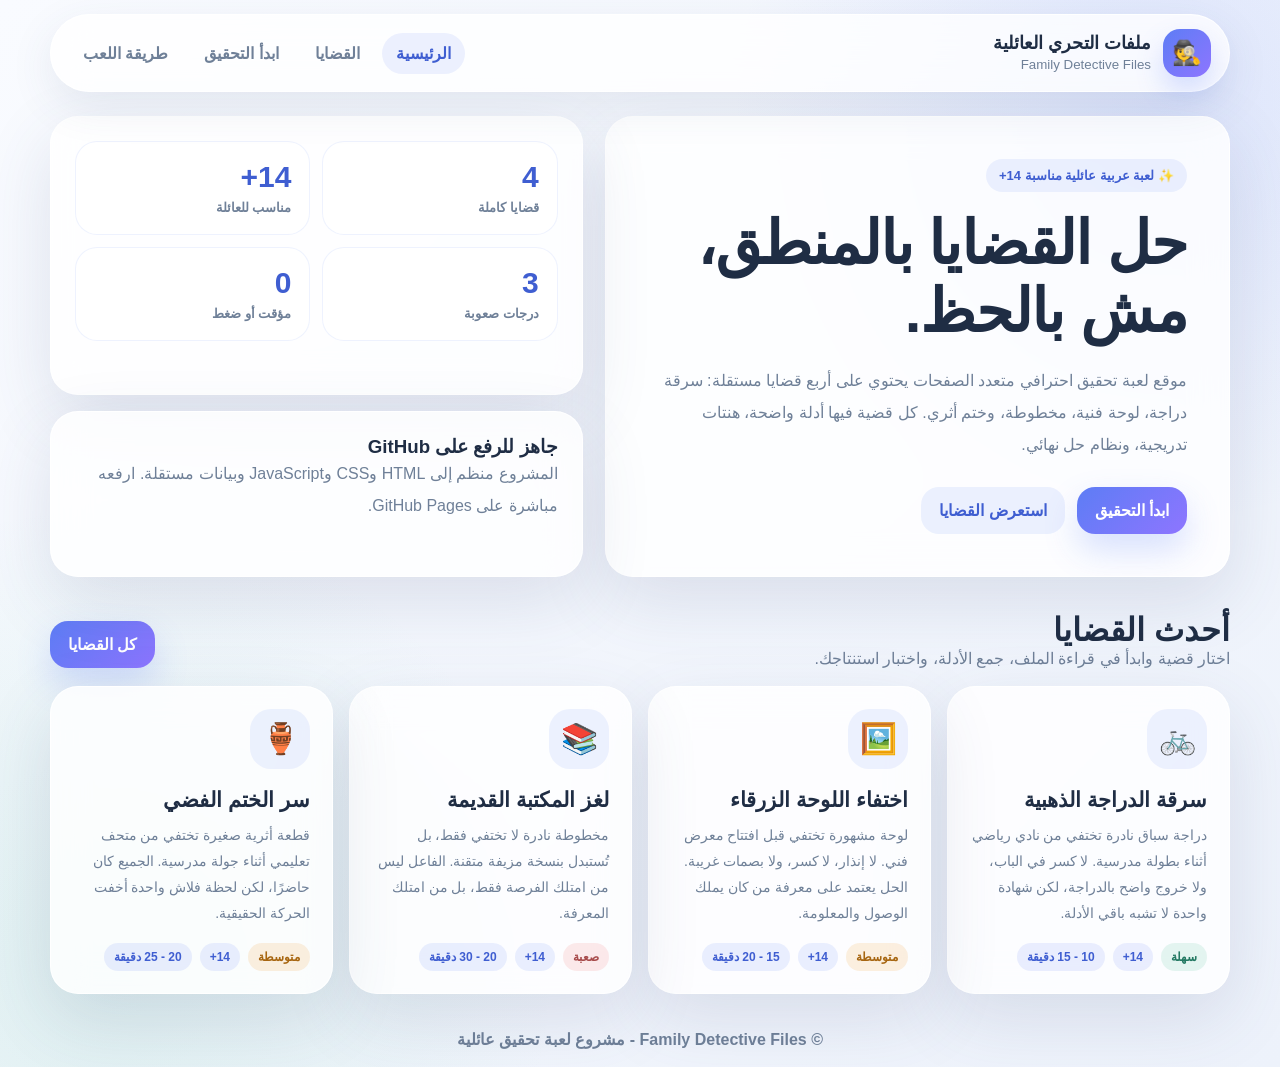
==== index.html @ 6c51fa80 "Add files via upload" ====
<!DOCTYPE html>
<html lang="ar" dir="rtl">
<head>
  <meta charset="UTF-8">
  <meta name="viewport" content="width=device-width, initial-scale=1.0">
  <meta name="description" content="لعبة تحقيق عائلية عربية تحتوي على أربع قضايا مستقلة قابلة للحل.">
  <title>ملفات التحري العائلية</title>
  <link rel="stylesheet" href="css/style.css">
</head>
<body>
  <nav class="nav">
    <a class="brand" href="index.html"><span class="brand-icon">🕵️</span><span><h1>ملفات التحري العائلية</h1><small>Family Detective Files</small></span></a>
    <div class="nav-links"><a class="active" href="index.html">الرئيسية</a><a href="cases.html">القضايا</a><a href="play.html">ابدأ التحقيق</a><a href="guide.html">طريقة اللعب</a></div>
  </nav>
  <main class="container">
    <section class="hero">
      <div class="hero-card">
        <span class="badge">✨ لعبة عربية عائلية مناسبة 14+</span>
        <h2>حل القضايا بالمنطق، مش بالحظ.</h2>
        <p>موقع لعبة تحقيق احترافي متعدد الصفحات يحتوي على أربع قضايا مستقلة: سرقة دراجة، لوحة فنية، مخطوطة، وختم أثري. كل قضية فيها أدلة واضحة، هنتات تدريجية، ونظام حل نهائي.</p>
        <div class="actions"><a class="btn btn-primary" href="play.html">ابدأ التحقيق</a><a class="btn btn-soft" href="cases.html">استعرض القضايا</a></div>
      </div>
      <div class="hero-side">
        <div class="card" style="padding:24px"><div class="stat-grid"><div class="stat"><b>4</b><span>قضايا كاملة</span></div><div class="stat"><b>14+</b><span>مناسب للعائلة</span></div><div class="stat"><b>3</b><span>درجات صعوبة</span></div><div class="stat"><b>0</b><span>مؤقت أو ضغط</span></div></div></div>
        <div class="card" style="padding:24px"><h3>جاهز للرفع على GitHub</h3><p class="lead">المشروع منظم إلى HTML وCSS وJavaScript وبيانات مستقلة. ارفعه مباشرة على GitHub Pages.</p></div>
      </div>
    </section>
    <section>
      <div class="section-head"><div><h2>أحدث القضايا</h2><p class="muted">اختار قضية وابدأ في قراءة الملف، جمع الأدلة، واختبار استنتاجك.</p></div><a class="btn btn-primary" href="cases.html">كل القضايا</a></div>
      <div class="case-grid" id="caseCards"></div>
    </section>
  </main>
  <footer class="footer">© Family Detective Files - مشروع لعبة تحقيق عائلية</footer>
  <script src="data/cases.js"></script><script src="js/app.js"></script>
</body>
</html>
---- css/style.css ----
:root{--bg:#f6f8fc;--paper:#ffffff;--glass:rgba(255,255,255,.82);--text:#1f2d44;--muted:#6f8098;--line:#dbe4f1;--primary:#5d7df5;--primary2:#8e75ff;--green:#4fbf9b;--amber:#f4a94d;--red:#ef7070;--shadow:0 24px 70px rgba(62,80,118,.14);--r:28px;--r2:18px}*{box-sizing:border-box;margin:0;padding:0}body{font-family:"Segoe UI",Tahoma,Arial,sans-serif;background:radial-gradient(circle at 90% 10%,rgba(93,125,245,.15),transparent 28%),radial-gradient(circle at 8% 90%,rgba(79,191,155,.13),transparent 30%),linear-gradient(135deg,#f9fbff,#edf2fb);color:var(--text);min-height:100vh;overflow-x:hidden}a{text-decoration:none;color:inherit}button,select,textarea{font-family:inherit}.container{width:min(1180px,calc(100% - 32px));margin:auto}.nav{position:sticky;top:14px;z-index:50;margin:14px auto 24px;width:min(1180px,calc(100% - 32px));display:flex;align-items:center;justify-content:space-between;gap:16px;padding:14px 18px;background:rgba(255,255,255,.78);border:1px solid rgba(255,255,255,.85);border-radius:999px;box-shadow:0 14px 44px rgba(62,80,118,.1);backdrop-filter:blur(18px)}.brand{display:flex;align-items:center;gap:12px}.brand-icon{width:48px;height:48px;border-radius:17px;display:grid;place-items:center;background:linear-gradient(135deg,var(--primary),var(--primary2));color:#fff;font-size:24px;box-shadow:0 14px 28px rgba(93,125,245,.24)}.brand h1{font-size:18px;line-height:1.2}.brand small,.muted{color:var(--muted)}.nav-links{display:flex;gap:8px;flex-wrap:wrap}.nav-links a{font-weight:800;color:var(--muted);padding:11px 14px;border-radius:999px;transition:.2s}.nav-links a:hover,.nav-links a.active{color:#3f5ed1;background:rgba(93,125,245,.11)}.hero{display:grid;grid-template-columns:1.08fr .92fr;gap:22px;margin-bottom:26px}.card,.hero-card,.panel{background:var(--glass);border:1px solid rgba(255,255,255,.86);border-radius:var(--r);box-shadow:var(--shadow);backdrop-filter:blur(18px)}.hero-card{padding:42px;position:relative;overflow:hidden}.badge{display:inline-flex;align-items:center;gap:8px;background:rgba(93,125,245,.1);color:#3f5ed1;border-radius:999px;padding:9px 13px;font-weight:900;font-size:13px;margin-bottom:18px}.hero h2{font-size:clamp(34px,5vw,60px);line-height:1.14;margin-bottom:18px;letter-spacing:-1px}.hero p,.lead{color:var(--muted);line-height:2;font-size:16px}.actions{display:flex;gap:12px;flex-wrap:wrap;margin-top:26px}.btn{border:0;cursor:pointer;border-radius:18px;padding:14px 18px;font-weight:900;transition:.2s}.btn:hover{transform:translateY(-2px);filter:brightness(1.02)}.btn-primary{color:#fff;background:linear-gradient(135deg,var(--primary),var(--primary2));box-shadow:0 16px 34px rgba(93,125,245,.24)}.btn-soft{color:#3f5ed1;background:rgba(93,125,245,.11)}.btn-white{background:#fff;border:1px solid var(--line);color:var(--text)}.hero-side{display:grid;gap:16px}.stat-grid{display:grid;grid-template-columns:repeat(2,1fr);gap:12px}.stat{background:rgba(255,255,255,.7);border:1px solid rgba(93,125,245,.1);border-radius:22px;padding:18px}.stat b{display:block;color:#3f5ed1;font-size:30px;margin-bottom:4px}.stat span{font-size:13px;color:var(--muted);font-weight:800}.section-head{display:flex;align-items:end;justify-content:space-between;gap:16px;margin:34px 0 18px}.section-head h2{font-size:32px}.case-grid{display:grid;grid-template-columns:repeat(4,minmax(0,1fr));gap:16px}.case-card{cursor:pointer;padding:22px;min-height:290px;display:flex;flex-direction:column;justify-content:space-between;transition:.22s;overflow:hidden}.case-card:hover{transform:translateY(-6px);box-shadow:0 30px 80px rgba(62,80,118,.18)}.case-icon{width:60px;height:60px;border-radius:21px;display:grid;place-items:center;background:rgba(93,125,245,.1);font-size:30px;margin-bottom:16px}.case-card h3{font-size:21px;line-height:1.45;margin-bottom:8px}.case-card p{color:var(--muted);line-height:1.85;font-size:14px}.tags{display:flex;gap:8px;flex-wrap:wrap;margin-top:16px}.tag{display:inline-flex;padding:7px 10px;border-radius:999px;font-size:12px;font-weight:900}.easy{background:rgba(79,191,155,.15);color:#247963}.medium{background:rgba(244,169,77,.18);color:#a76611}.hard{background:rgba(239,112,112,.15);color:#a74b4b}.family{background:rgba(93,125,245,.12);color:#3f5ed1}.play-layout{display:grid;grid-template-columns:290px 1fr 330px;gap:16px;align-items:start}.side-menu,.solve-panel,.reader{padding:18px}.menu-btn{width:100%;text-align:right;background:rgba(255,255,255,.72);border:1px solid transparent;border-radius:20px;padding:15px;margin-bottom:12px;cursor:pointer;color:var(--text);transition:.2s}.menu-btn:hover,.menu-btn.active{background:#fff;border-color:rgba(93,125,245,.34);transform:translateY(-2px)}.menu-btn b{display:block;margin-bottom:5px}.menu-btn small{color:var(--muted);line-height:1.6}.case-top{display:flex;justify-content:space-between;gap:16px;align-items:start;margin-bottom:18px}.case-top h2{font-size:32px;line-height:1.35;color:#3f5ed1}.tabs{display:flex;gap:8px;flex-wrap:wrap;margin:18px 0}.tab{border:0;cursor:pointer;background:rgba(93,125,245,.1);color:#3f5ed1;border-radius:999px;padding:10px 13px;font-weight:900}.tab.active,.tab:hover{background:var(--primary);color:white}.reader-card{background:rgba(255,255,255,.76);border:1px solid rgba(255,255,255,.85);border-radius:26px;padding:26px;margin-bottom:16px}.reader-card h3{font-size:23px;color:#3f5ed1;margin-bottom:14px}.reader-card p,.reader-card li{line-height:2;color:#31435d;margin-bottom:12px}.story-list,.timeline{padding-right:22px;margin:10px 0}.case-note{background:linear-gradient(135deg,rgba(93,125,245,.09),rgba(79,191,155,.08));border:1px solid rgba(93,125,245,.14);border-radius:22px;padding:16px;line-height:2;margin:16px 0;color:#344c70;font-weight:800}.evidence-grid{display:grid;grid-template-columns:repeat(2,minmax(0,1fr));gap:12px}.evidence-grid article{background:#fff;border:1px solid rgba(93,125,245,.12);border-radius:20px;padding:16px;box-shadow:0 10px 28px rgba(62,80,118,.06)}.evidence-grid b{display:block;color:#3f5ed1;margin-bottom:8px}.evidence-grid span{color:var(--muted);line-height:1.8;font-size:14px}.board-note{background:rgba(93,125,245,.09);border:1px dashed rgba(93,125,245,.28);color:#365073;border-radius:18px;padding:14px;line-height:1.8;margin-bottom:10px;font-size:14px}select,textarea{width:100%;border:1px solid rgba(93,125,245,.16);border-radius:18px;background:rgba(255,255,255,.9);padding:13px;margin-bottom:10px;outline:none;color:var(--text)}textarea{min-height:100px;resize:vertical;line-height:1.8}.result{display:none;margin-top:12px;border-radius:18px;padding:14px;line-height:1.9;font-size:14px}.result.good{display:block;background:rgba(79,191,155,.14);border:1px solid rgba(79,191,155,.28);color:#246f5b}.result.bad{display:block;background:rgba(239,112,112,.13);border:1px solid rgba(239,112,112,.26);color:#964646}.guide-grid{display:grid;grid-template-columns:repeat(3,1fr);gap:16px}.guide-card{padding:24px}.guide-card b{display:block;font-size:20px;color:#3f5ed1;margin-bottom:10px}.guide-card p{color:var(--muted);line-height:1.9}.footer{margin:36px 0 18px;text-align:center;color:var(--muted);font-weight:700}.modal{position:fixed;inset:0;background:rgba(30,42,64,.28);backdrop-filter:blur(8px);display:none;align-items:center;justify-content:center;padding:20px;z-index:100}.modal.show{display:flex}.modal-card{width:min(640px,100%);padding:26px}.modal-card h3{font-size:24px;color:#3f5ed1;margin-bottom:12px}.modal-card p{line-height:2;color:#31435d}.toast{position:fixed;bottom:20px;right:50%;transform:translateX(50%) translateY(24px);opacity:0;background:#fff;border:1px solid rgba(93,125,245,.16);color:var(--text);border-radius:999px;padding:12px 18px;box-shadow:var(--shadow);z-index:120;transition:.28s;font-weight:900}.toast.show{opacity:1;transform:translateX(50%) translateY(0)}@media(max-width:1100px){.hero,.play-layout{grid-template-columns:1fr}.case-grid{grid-template-columns:repeat(2,1fr)}}@media(max-width:760px){.nav{border-radius:26px;flex-direction:column;align-items:stretch}.nav-links{justify-content:center}.case-grid,.guide-grid,.evidence-grid,.stat-grid{grid-template-columns:1fr}.hero-card{padding:28px}.case-top{flex-direction:column}}
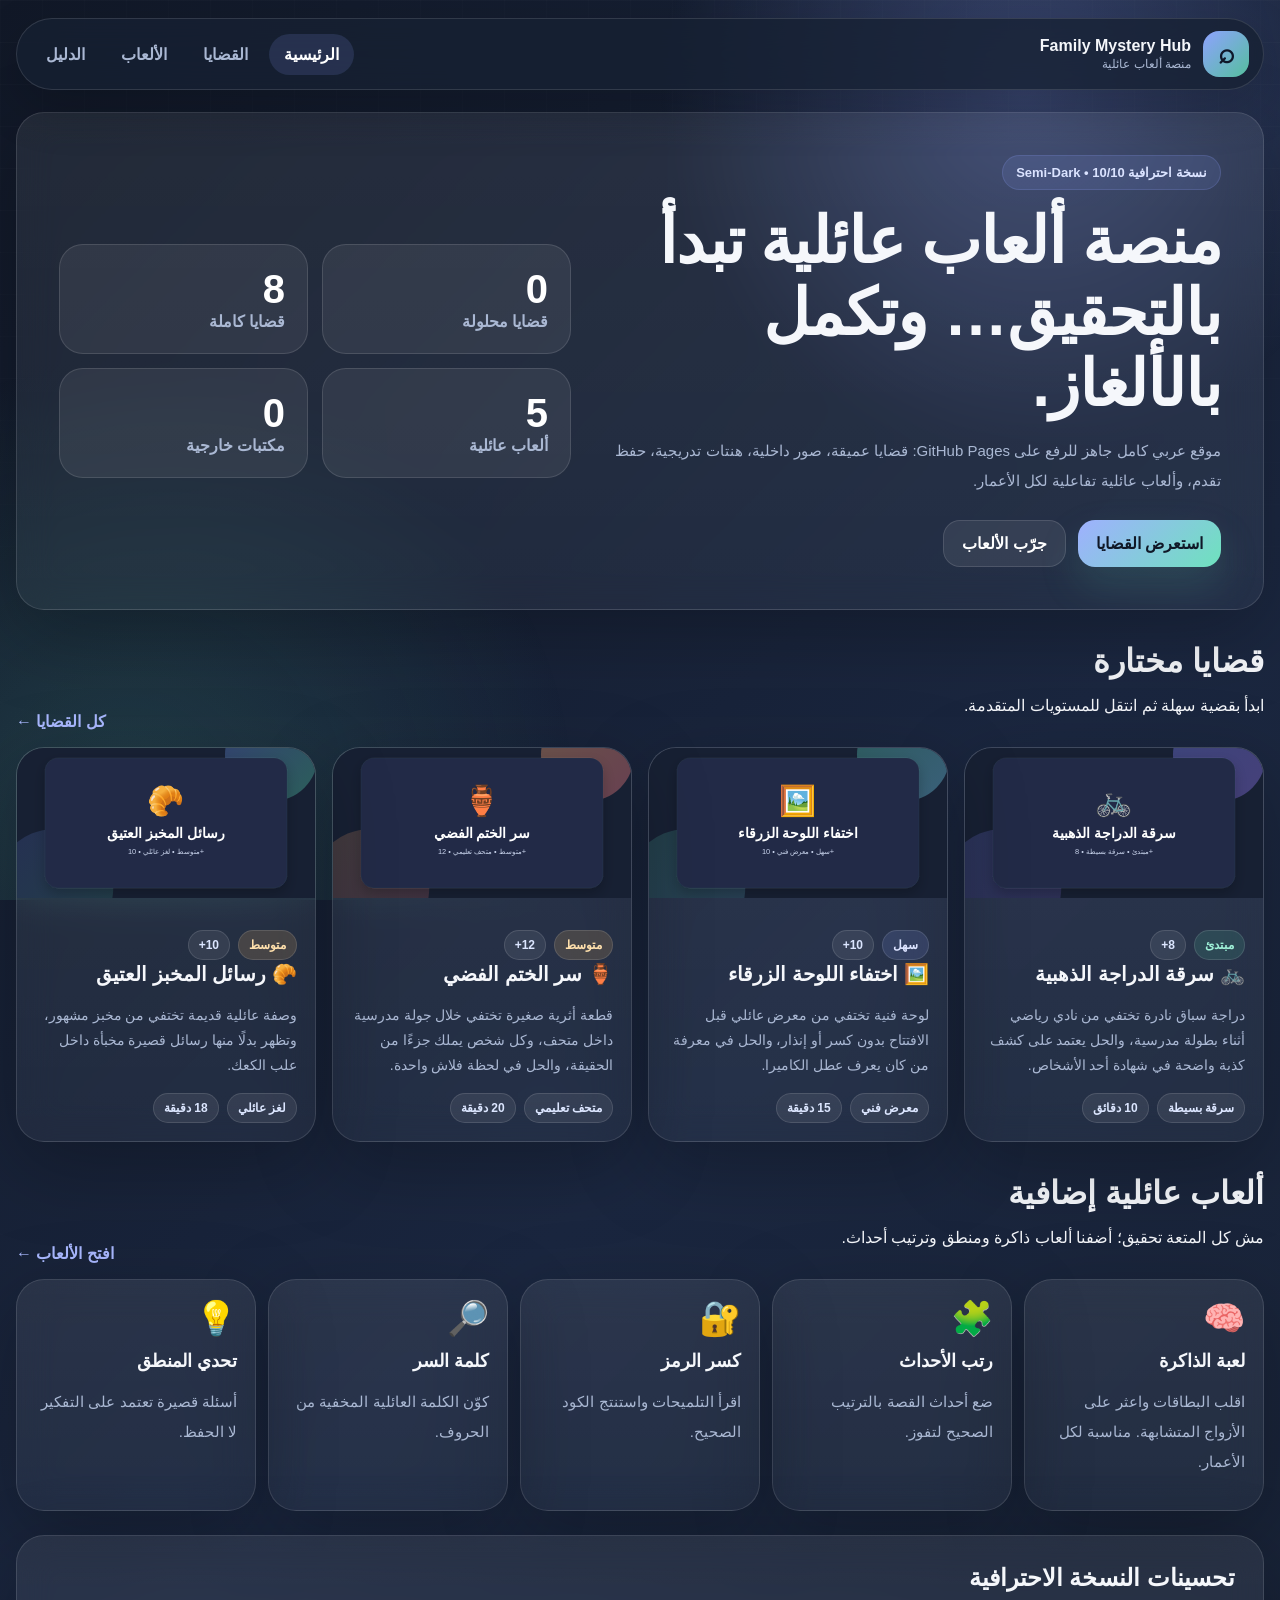
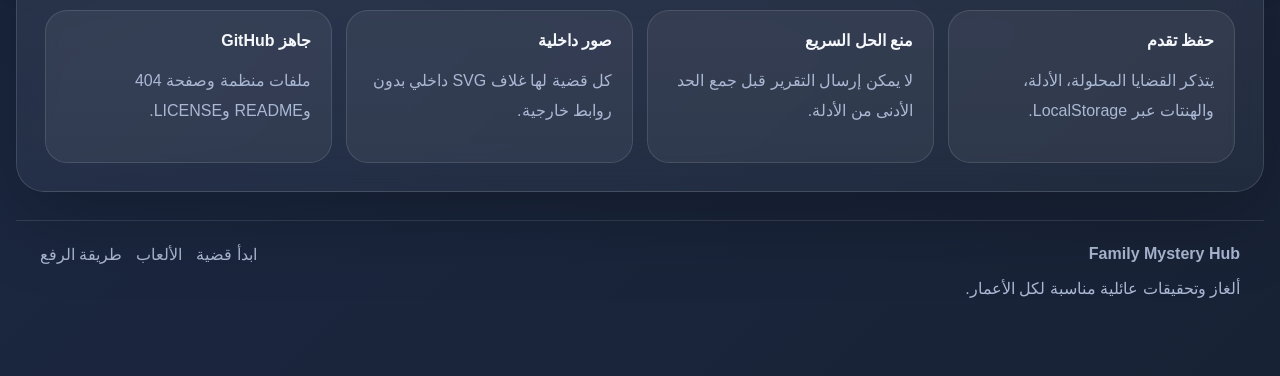
==== commit ee4dc646: "Add files via upload" ====
--- a/index.html
+++ b/index.html
@@ -1,36 +1,27 @@
-<!DOCTYPE html>
-<html lang="ar" dir="rtl">
-<head>
-  <meta charset="UTF-8">
-  <meta name="viewport" content="width=device-width, initial-scale=1.0">
-  <meta name="description" content="لعبة تحقيق عائلية عربية تحتوي على أربع قضايا مستقلة قابلة للحل.">
-  <title>ملفات التحري العائلية</title>
-  <link rel="stylesheet" href="css/style.css">
-</head>
-<body>
-  <nav class="nav">
-    <a class="brand" href="index.html"><span class="brand-icon">🕵️</span><span><h1>ملفات التحري العائلية</h1><small>Family Detective Files</small></span></a>
-    <div class="nav-links"><a class="active" href="index.html">الرئيسية</a><a href="cases.html">القضايا</a><a href="play.html">ابدأ التحقيق</a><a href="guide.html">طريقة اللعب</a></div>
+<!DOCTYPE html><html lang="ar" dir="rtl"><head><meta charset="UTF-8" />
+  <meta name="viewport" content="width=device-width, initial-scale=1.0" />
+  <meta name="theme-color" content="#172033" />
+  <link rel="icon" href="assets/icons/favicon.svg" type="image/svg+xml" />
+  <link rel="stylesheet" href="css/style.css" /><title>Family Mystery Hub | الرئيسية</title></head><body data-page="home">
+<div class="bg-orbs"></div><div class="container"><header class="site-header">
+  <a class="brand" href="index.html"><span class="brand-mark">⌕</span><span><strong>Family Mystery Hub</strong><small>منصة ألعاب عائلية</small></span></a>
+  <nav class="main-nav" aria-label="Main navigation">
+    <a href="index.html" data-page="home">الرئيسية</a>
+    <a href="cases.html" data-page="cases">القضايا</a>
+    <a href="games.html" data-page="games">الألعاب</a>
+    <a href="guide.html" data-page="guide">الدليل</a>
   </nav>
-  <main class="container">
-    <section class="hero">
-      <div class="hero-card">
-        <span class="badge">✨ لعبة عربية عائلية مناسبة 14+</span>
-        <h2>حل القضايا بالمنطق، مش بالحظ.</h2>
-        <p>موقع لعبة تحقيق احترافي متعدد الصفحات يحتوي على أربع قضايا مستقلة: سرقة دراجة، لوحة فنية، مخطوطة، وختم أثري. كل قضية فيها أدلة واضحة، هنتات تدريجية، ونظام حل نهائي.</p>
-        <div class="actions"><a class="btn btn-primary" href="play.html">ابدأ التحقيق</a><a class="btn btn-soft" href="cases.html">استعرض القضايا</a></div>
-      </div>
-      <div class="hero-side">
-        <div class="card" style="padding:24px"><div class="stat-grid"><div class="stat"><b>4</b><span>قضايا كاملة</span></div><div class="stat"><b>14+</b><span>مناسب للعائلة</span></div><div class="stat"><b>3</b><span>درجات صعوبة</span></div><div class="stat"><b>0</b><span>مؤقت أو ضغط</span></div></div></div>
-        <div class="card" style="padding:24px"><h3>جاهز للرفع على GitHub</h3><p class="lead">المشروع منظم إلى HTML وCSS وJavaScript وبيانات مستقلة. ارفعه مباشرة على GitHub Pages.</p></div>
-      </div>
-    </section>
-    <section>
-      <div class="section-head"><div><h2>أحدث القضايا</h2><p class="muted">اختار قضية وابدأ في قراءة الملف، جمع الأدلة، واختبار استنتاجك.</p></div><a class="btn btn-primary" href="cases.html">كل القضايا</a></div>
-      <div class="case-grid" id="caseCards"></div>
-    </section>
-  </main>
-  <footer class="footer">© Family Detective Files - مشروع لعبة تحقيق عائلية</footer>
-  <script src="data/cases.js"></script><script src="js/app.js"></script>
-</body>
-</html>
+  <button class="menu-toggle" id="menuToggle" aria-label="فتح القائمة">☰</button>
+</header>
+<main>
+<section class="hero pro-card">
+  <div class="hero-content"><span class="pill">نسخة احترافية 10/10 • Semi-Dark</span><h1>منصة ألعاب عائلية تبدأ بالتحقيق… وتكمل بالألغاز.</h1><p>موقع عربي كامل جاهز للرفع على GitHub Pages: قضايا عميقة، صور داخلية، هنتات تدريجية، حفظ تقدم، وألعاب عائلية تفاعلية لكل الأعمار.</p><div class="hero-actions"><a class="btn primary" href="cases.html">استعرض القضايا</a><a class="btn ghost" href="games.html">جرّب الألعاب</a></div></div>
+  <div class="hero-panel"><div class="glass-stat"><b id="solvedCount">0</b><span>قضايا محلولة</span></div><div class="glass-stat"><b>8</b><span>قضايا كاملة</span></div><div class="glass-stat"><b>5</b><span>ألعاب عائلية</span></div><div class="glass-stat"><b>0</b><span>مكتبات خارجية</span></div></div>
+</section>
+<section class="section-head"><div><h2>قضايا مختارة</h2><p>ابدأ بقضية سهلة ثم انتقل للمستويات المتقدمة.</p></div><a class="text-link" href="cases.html">كل القضايا ←</a></section><section class="card-grid" id="featuredCases"></section>
+<section class="section-head"><div><h2>ألعاب عائلية إضافية</h2><p>مش كل المتعة تحقيق؛ أضفنا ألعاب ذاكرة ومنطق وترتيب أحداث.</p></div><a class="text-link" href="games.html">افتح الألعاب ←</a></section><section class="game-strip" id="homeGames"></section>
+<section class="quality pro-card"><h2>تحسينات النسخة الاحترافية</h2><div class="feature-grid"><div><b>حفظ تقدم</b><p>يتذكر القضايا المحلولة، الأدلة، والهنتات عبر LocalStorage.</p></div><div><b>منع الحل السريع</b><p>لا يمكن إرسال التقرير قبل جمع الحد الأدنى من الأدلة.</p></div><div><b>صور داخلية</b><p>كل قضية لها غلاف SVG داخلي بدون روابط خارجية.</p></div><div><b>جاهز GitHub</b><p>ملفات منظمة وصفحة 404 وREADME وLICENSE.</p></div></div></section>
+</main><footer class="site-footer">
+  <div><strong>Family Mystery Hub</strong><p>ألغاز وتحقيقات عائلية مناسبة لكل الأعمار.</p></div>
+  <div class="footer-links"><a href="cases.html">ابدأ قضية</a><a href="games.html">الألعاب</a><a href="guide.html">طريقة الرفع</a></div>
+</footer></div><script src="data/cases.js"></script><script src="data/games.js"></script><script src="js/app.js"></script></body></html>
--- a/css/style.css
+++ b/css/style.css
@@ -1 +1,3 @@
-:root{--bg:#f6f8fc;--paper:#ffffff;--glass:rgba(255,255,255,.82);--text:#1f2d44;--muted:#6f8098;--line:#dbe4f1;--primary:#5d7df5;--primary2:#8e75ff;--green:#4fbf9b;--amber:#f4a94d;--red:#ef7070;--shadow:0 24px 70px rgba(62,80,118,.14);--r:28px;--r2:18px}*{box-sizing:border-box;margin:0;padding:0}body{font-family:"Segoe UI",Tahoma,Arial,sans-serif;background:radial-gradient(circle at 90% 10%,rgba(93,125,245,.15),transparent 28%),radial-gradient(circle at 8% 90%,rgba(79,191,155,.13),transparent 30%),linear-gradient(135deg,#f9fbff,#edf2fb);color:var(--text);min-height:100vh;overflow-x:hidden}a{text-decoration:none;color:inherit}button,select,textarea{font-family:inherit}.container{width:min(1180px,calc(100% - 32px));margin:auto}.nav{position:sticky;top:14px;z-index:50;margin:14px auto 24px;width:min(1180px,calc(100% - 32px));display:flex;align-items:center;justify-content:space-between;gap:16px;padding:14px 18px;background:rgba(255,255,255,.78);border:1px solid rgba(255,255,255,.85);border-radius:999px;box-shadow:0 14px 44px rgba(62,80,118,.1);backdrop-filter:blur(18px)}.brand{display:flex;align-items:center;gap:12px}.brand-icon{width:48px;height:48px;border-radius:17px;display:grid;place-items:center;background:linear-gradient(135deg,var(--primary),var(--primary2));color:#fff;font-size:24px;box-shadow:0 14px 28px rgba(93,125,245,.24)}.brand h1{font-size:18px;line-height:1.2}.brand small,.muted{color:var(--muted)}.nav-links{display:flex;gap:8px;flex-wrap:wrap}.nav-links a{font-weight:800;color:var(--muted);padding:11px 14px;border-radius:999px;transition:.2s}.nav-links a:hover,.nav-links a.active{color:#3f5ed1;background:rgba(93,125,245,.11)}.hero{display:grid;grid-template-columns:1.08fr .92fr;gap:22px;margin-bottom:26px}.card,.hero-card,.panel{background:var(--glass);border:1px solid rgba(255,255,255,.86);border-radius:var(--r);box-shadow:var(--shadow);backdrop-filter:blur(18px)}.hero-card{padding:42px;position:relative;overflow:hidden}.badge{display:inline-flex;align-items:center;gap:8px;background:rgba(93,125,245,.1);color:#3f5ed1;border-radius:999px;padding:9px 13px;font-weight:900;font-size:13px;margin-bottom:18px}.hero h2{font-size:clamp(34px,5vw,60px);line-height:1.14;margin-bottom:18px;letter-spacing:-1px}.hero p,.lead{color:var(--muted);line-height:2;font-size:16px}.actions{display:flex;gap:12px;flex-wrap:wrap;margin-top:26px}.btn{border:0;cursor:pointer;border-radius:18px;padding:14px 18px;font-weight:900;transition:.2s}.btn:hover{transform:translateY(-2px);filter:brightness(1.02)}.btn-primary{color:#fff;background:linear-gradient(135deg,var(--primary),var(--primary2));box-shadow:0 16px 34px rgba(93,125,245,.24)}.btn-soft{color:#3f5ed1;background:rgba(93,125,245,.11)}.btn-white{background:#fff;border:1px solid var(--line);color:var(--text)}.hero-side{display:grid;gap:16px}.stat-grid{display:grid;grid-template-columns:repeat(2,1fr);gap:12px}.stat{background:rgba(255,255,255,.7);border:1px solid rgba(93,125,245,.1);border-radius:22px;padding:18px}.stat b{display:block;color:#3f5ed1;font-size:30px;margin-bottom:4px}.stat span{font-size:13px;color:var(--muted);font-weight:800}.section-head{display:flex;align-items:end;justify-content:space-between;gap:16px;margin:34px 0 18px}.section-head h2{font-size:32px}.case-grid{display:grid;grid-template-columns:repeat(4,minmax(0,1fr));gap:16px}.case-card{cursor:pointer;padding:22px;min-height:290px;display:flex;flex-direction:column;justify-content:space-between;transition:.22s;overflow:hidden}.case-card:hover{transform:translateY(-6px);box-shadow:0 30px 80px rgba(62,80,118,.18)}.case-icon{width:60px;height:60px;border-radius:21px;display:grid;place-items:center;background:rgba(93,125,245,.1);font-size:30px;margin-bottom:16px}.case-card h3{font-size:21px;line-height:1.45;margin-bottom:8px}.case-card p{color:var(--muted);line-height:1.85;font-size:14px}.tags{display:flex;gap:8px;flex-wrap:wrap;margin-top:16px}.tag{display:inline-flex;padding:7px 10px;border-radius:999px;font-size:12px;font-weight:900}.easy{background:rgba(79,191,155,.15);color:#247963}.medium{background:rgba(244,169,77,.18);color:#a76611}.hard{background:rgba(239,112,112,.15);color:#a74b4b}.family{background:rgba(93,125,245,.12);color:#3f5ed1}.play-layout{display:grid;grid-template-columns:290px 1fr 330px;gap:16px;align-items:start}.side-menu,.solve-panel,.reader{padding:18px}.menu-btn{width:100%;text-align:right;background:rgba(255,255,255,.72);border:1px solid transparent;border-radius:20px;padding:15px;margin-bottom:12px;cursor:pointer;color:var(--text);transition:.2s}.menu-btn:hover,.menu-btn.active{background:#fff;border-color:rgba(93,125,245,.34);transform:translateY(-2px)}.menu-btn b{display:block;margin-bottom:5px}.menu-btn small{color:var(--muted);line-height:1.6}.case-top{display:flex;justify-content:space-between;gap:16px;align-items:start;margin-bottom:18px}.case-top h2{font-size:32px;line-height:1.35;color:#3f5ed1}.tabs{display:flex;gap:8px;flex-wrap:wrap;margin:18px 0}.tab{border:0;cursor:pointer;background:rgba(93,125,245,.1);color:#3f5ed1;border-radius:999px;padding:10px 13px;font-weight:900}.tab.active,.tab:hover{background:var(--primary);color:white}.reader-card{background:rgba(255,255,255,.76);border:1px solid rgba(255,255,255,.85);border-radius:26px;padding:26px;margin-bottom:16px}.reader-card h3{font-size:23px;color:#3f5ed1;margin-bottom:14px}.reader-card p,.reader-card li{line-height:2;color:#31435d;margin-bottom:12px}.story-list,.timeline{padding-right:22px;margin:10px 0}.case-note{background:linear-gradient(135deg,rgba(93,125,245,.09),rgba(79,191,155,.08));border:1px solid rgba(93,125,245,.14);border-radius:22px;padding:16px;line-height:2;margin:16px 0;color:#344c70;font-weight:800}.evidence-grid{display:grid;grid-template-columns:repeat(2,minmax(0,1fr));gap:12px}.evidence-grid article{background:#fff;border:1px solid rgba(93,125,245,.12);border-radius:20px;padding:16px;box-shadow:0 10px 28px rgba(62,80,118,.06)}.evidence-grid b{display:block;color:#3f5ed1;margin-bottom:8px}.evidence-grid span{color:var(--muted);line-height:1.8;font-size:14px}.board-note{background:rgba(93,125,245,.09);border:1px dashed rgba(93,125,245,.28);color:#365073;border-radius:18px;padding:14px;line-height:1.8;margin-bottom:10px;font-size:14px}select,textarea{width:100%;border:1px solid rgba(93,125,245,.16);border-radius:18px;background:rgba(255,255,255,.9);padding:13px;margin-bottom:10px;outline:none;color:var(--text)}textarea{min-height:100px;resize:vertical;line-height:1.8}.result{display:none;margin-top:12px;border-radius:18px;padding:14px;line-height:1.9;font-size:14px}.result.good{display:block;background:rgba(79,191,155,.14);border:1px solid rgba(79,191,155,.28);color:#246f5b}.result.bad{display:block;background:rgba(239,112,112,.13);border:1px solid rgba(239,112,112,.26);color:#964646}.guide-grid{display:grid;grid-template-columns:repeat(3,1fr);gap:16px}.guide-card{padding:24px}.guide-card b{display:block;font-size:20px;color:#3f5ed1;margin-bottom:10px}.guide-card p{color:var(--muted);line-height:1.9}.footer{margin:36px 0 18px;text-align:center;color:var(--muted);font-weight:700}.modal{position:fixed;inset:0;background:rgba(30,42,64,.28);backdrop-filter:blur(8px);display:none;align-items:center;justify-content:center;padding:20px;z-index:100}.modal.show{display:flex}.modal-card{width:min(640px,100%);padding:26px}.modal-card h3{font-size:24px;color:#3f5ed1;margin-bottom:12px}.modal-card p{line-height:2;color:#31435d}.toast{position:fixed;bottom:20px;right:50%;transform:translateX(50%) translateY(24px);opacity:0;background:#fff;border:1px solid rgba(93,125,245,.16);color:var(--text);border-radius:999px;padding:12px 18px;box-shadow:var(--shadow);z-index:120;transition:.28s;font-weight:900}.toast.show{opacity:1;transform:translateX(50%) translateY(0)}@media(max-width:1100px){.hero,.play-layout{grid-template-columns:1fr}.case-grid{grid-template-columns:repeat(2,1fr)}}@media(max-width:760px){.nav{border-radius:26px;flex-direction:column;align-items:stretch}.nav-links{justify-content:center}.case-grid,.guide-grid,.evidence-grid,.stat-grid{grid-template-columns:1fr}.hero-card{padding:28px}.case-top{flex-direction:column}}
+:root{--bg:#111827;--bg2:#172033;--panel:rgba(31,42,65,.82);--panel2:rgba(255,255,255,.06);--text:#f5f7fb;--muted:#aab8d3;--line:rgba(255,255,255,.12);--brand:#8ea2ff;--brand2:#55bf9e;--warn:#f6b75d;--danger:#ef7070;--shadow:0 24px 80px rgba(0,0,0,.25);--r:28px}*{box-sizing:border-box}html{scroll-behavior:smooth}body{margin:0;min-height:100vh;background:linear-gradient(135deg,#111827,#1b2740 55%,#182235);color:var(--text);font-family:"Segoe UI",Tahoma,Arial,sans-serif;overflow-x:hidden}body:before{content:"";position:fixed;inset:0;background:radial-gradient(circle at 80% 10%,rgba(142,162,255,.28),transparent 28%),radial-gradient(circle at 10% 90%,rgba(85,191,158,.18),transparent 32%);pointer-events:none}.bg-orbs{position:fixed;inset:0;overflow:hidden;pointer-events:none}.bg-orbs:after{content:"";position:absolute;inset:0;background-image:linear-gradient(rgba(255,255,255,.035) 1px,transparent 1px),linear-gradient(90deg,rgba(255,255,255,.025) 1px,transparent 1px);background-size:42px 42px;mask-image:linear-gradient(to bottom,rgba(0,0,0,.55),transparent 88%)}a{color:inherit;text-decoration:none}.container{position:relative;width:min(1420px,calc(100% - 32px));margin:auto;padding:18px 0 38px}.site-header{position:sticky;top:14px;z-index:50;display:flex;align-items:center;justify-content:space-between;gap:16px;padding:12px 14px;margin-bottom:22px;border:1px solid var(--line);background:rgba(23,32,51,.78);backdrop-filter:blur(18px);border-radius:999px;box-shadow:0 18px 50px rgba(0,0,0,.18)}.brand{display:flex;align-items:center;gap:12px}.brand-mark{display:grid;place-items:center;width:46px;height:46px;border-radius:16px;background:linear-gradient(135deg,var(--brand),var(--brand2));color:#0f172a;font-size:28px;font-weight:900}.brand strong{display:block}.brand small{display:block;color:var(--muted);font-size:12px;margin-top:2px}.main-nav{display:flex;gap:6px}.main-nav a,.menu-toggle{padding:11px 15px;border-radius:999px;color:var(--muted);font-weight:800;transition:.2s}.main-nav a:hover,.main-nav a.active{background:rgba(142,162,255,.14);color:#fff}.menu-toggle{display:none;border:0;background:rgba(255,255,255,.06);color:#fff;font-size:19px}.pro-card{border:1px solid var(--line);background:linear-gradient(180deg,rgba(255,255,255,.075),rgba(255,255,255,.045));box-shadow:var(--shadow);backdrop-filter:blur(18px);border-radius:var(--r)}.hero{display:grid;grid-template-columns:1.1fr .9fr;gap:24px;padding:42px;min-height:470px;align-items:center;overflow:hidden}.pill{display:inline-flex;padding:9px 13px;margin-bottom:16px;border-radius:999px;background:rgba(142,162,255,.13);color:#dbe3ff;font-weight:900;font-size:13px;border:1px solid rgba(142,162,255,.18)}h1,h2,h3{margin:0 0 12px}.hero h1{font-size:clamp(34px,5vw,64px);line-height:1.12;letter-spacing:-1px}.hero p,.muted{color:var(--muted);line-height:2;font-size:15px}.hero-actions,.modal-actions{display:flex;gap:12px;flex-wrap:wrap;margin-top:24px}.btn{border:0;border-radius:17px;padding:13px 18px;font-weight:900;cursor:pointer;transition:.2s;display:inline-flex;align-items:center;justify-content:center}.btn:hover{transform:translateY(-2px);filter:brightness(1.05)}.btn.primary{color:#101827;background:linear-gradient(135deg,#9fb0ff,#6ee2bd);box-shadow:0 18px 40px rgba(85,191,158,.18)}.btn.ghost{color:#fff;background:rgba(255,255,255,.08);border:1px solid var(--line)}.btn.full{width:100%}.hero-panel{display:grid;grid-template-columns:repeat(2,1fr);gap:14px}.glass-stat{padding:22px;border:1px solid var(--line);border-radius:24px;background:rgba(255,255,255,.07)}.glass-stat b{display:block;font-size:40px;color:#fff}.glass-stat span{color:var(--muted);font-weight:800}.section-head{display:flex;justify-content:space-between;align-items:end;gap:16px;margin:32px 0 16px}.section-head h2{font-size:32px}.text-link{color:#a9b8ff;font-weight:900}.card-grid{display:grid;grid-template-columns:repeat(4,minmax(0,1fr));gap:16px}.case-card{overflow:hidden;transition:.25s}.case-card:hover{transform:translateY(-6px)}.case-card img{width:100%;height:150px;object-fit:cover;display:block}.case-card-content{padding:18px}.case-card h3{font-size:20px;line-height:1.45}.case-card p{color:var(--muted);line-height:1.8;font-size:14px}.tags{display:flex;gap:8px;flex-wrap:wrap;margin-top:14px}.tag{border-radius:999px;padding:7px 10px;font-size:12px;font-weight:900;background:rgba(255,255,255,.08);color:#dce6ff;border:1px solid var(--line)}.tag.level-1{background:rgba(85,191,158,.16);color:#9ff1d8}.tag.level-2{background:rgba(142,162,255,.15);color:#dce3ff}.tag.level-3{background:rgba(246,183,93,.16);color:#ffe0ac}.tag.level-4,.tag.level-5,.tag.level-6{background:rgba(239,112,112,.16);color:#ffc0c0}.game-strip{display:grid;grid-template-columns:repeat(5,1fr);gap:12px}.mini-game-card{padding:18px;min-height:130px}.mini-game-card b{font-size:18px}.mini-game-card span{display:block;font-size:34px;margin-bottom:12px}.quality{padding:28px;margin-top:24px}.feature-grid,.guide-grid{display:grid;grid-template-columns:repeat(4,1fr);gap:14px;margin-top:18px}.feature-grid div,.guide-card{padding:20px;border-radius:22px;background:rgba(255,255,255,.055);border:1px solid var(--line)}.feature-grid p,.guide-card li,.guide-card p{color:var(--muted);line-height:1.9}.page-title{padding:34px;margin-bottom:18px}.page-title h1{font-size:44px}.filters{display:flex;gap:10px;flex-wrap:wrap;margin-top:20px}.filter{border:1px solid var(--line);background:rgba(255,255,255,.06);color:var(--muted);border-radius:999px;padding:10px 14px;font-weight:900;cursor:pointer}.filter.active,.filter:hover{background:rgba(142,162,255,.18);color:#fff}.case-layout{display:grid;grid-template-columns:290px 1fr 340px;gap:18px;align-items:start}.case-sidebar,.case-main,.evidence-panel{padding:20px;position:sticky;top:98px}.case-main{position:static}.case-cover{width:100%;border-radius:22px;margin:12px 0;box-shadow:0 16px 40px rgba(0,0,0,.2)}.back-link{color:#a9b8ff;font-weight:900}.progress-line{height:10px;background:rgba(255,255,255,.08);border-radius:999px;margin:16px 0;overflow:hidden}.progress-line span{display:block;height:100%;width:0;background:linear-gradient(90deg,var(--brand),var(--brand2));transition:.3s}.small-note{font-size:13px;color:var(--muted);line-height:1.7}.side-actions{display:grid;gap:10px;margin-top:18px}.case-top{display:flex;justify-content:space-between;gap:14px}.case-top h1{font-size:42px}.tabs{display:flex;gap:8px;flex-wrap:wrap;margin:18px 0}.tab{border:0;border-radius:999px;background:rgba(255,255,255,.07);border:1px solid var(--line);color:var(--muted);font-weight:900;padding:10px 14px;cursor:pointer}.tab.active,.tab:hover{background:rgba(142,162,255,.19);color:#fff}.case-content{background:rgba(255,255,255,.045);border:1px solid var(--line);border-radius:24px;padding:24px}.case-content p,.case-content li{line-height:2;color:#d7e0f4}.info-grid{display:grid;grid-template-columns:repeat(2,1fr);gap:12px;margin-top:14px}.info-tile{background:rgba(255,255,255,.06);border:1px solid var(--line);border-radius:18px;padding:15px}.info-tile b{display:block;color:#dce3ff;margin-bottom:8px}.evidence-board{min-height:160px;margin:16px 0}.evidence-note{padding:13px;margin-bottom:10px;background:rgba(142,162,255,.1);border:1px dashed rgba(142,162,255,.35);border-radius:17px;color:#dce5ff;line-height:1.7;font-size:14px}.report-box{border-top:1px solid var(--line);padding-top:18px}select,textarea{width:100%;border-radius:17px;border:1px solid var(--line);background:rgba(9,14,25,.42);color:#fff;padding:13px;margin-bottom:10px;outline:none}textarea{min-height:100px;resize:vertical;line-height:1.8}.result-box{display:none;margin-top:12px;padding:14px;border-radius:17px;line-height:1.8}.result-box.good{display:block;background:rgba(85,191,158,.14);border:1px solid rgba(85,191,158,.28);color:#b5f7e1}.result-box.bad{display:block;background:rgba(239,112,112,.14);border:1px solid rgba(239,112,112,.28);color:#ffd0d0}.modal{position:fixed;inset:0;display:none;place-items:center;padding:20px;background:rgba(0,0,0,.45);backdrop-filter:blur(8px);z-index:100}.modal.show{display:grid}.modal-card{width:min(620px,100%);padding:26px;border-radius:28px;background:#172033;border:1px solid var(--line);box-shadow:var(--shadow)}.games-layout{display:grid;grid-template-columns:290px 1fr;gap:18px}.game-menu,.game-stage{padding:18px}.game-choice{width:100%;text-align:right;border:1px solid var(--line);background:rgba(255,255,255,.06);color:#fff;border-radius:20px;padding:15px;margin-bottom:10px;cursor:pointer}.game-choice.active,.game-choice:hover{background:rgba(142,162,255,.16)}.game-choice b{display:block}.game-choice small{color:var(--muted)}.memory-grid{display:grid;grid-template-columns:repeat(4,90px);gap:12px;margin-top:20px}.memory-card{height:90px;border:1px solid var(--line);background:rgba(255,255,255,.08);border-radius:20px;font-size:34px;cursor:pointer}.puzzle-list{display:grid;gap:10px;margin:16px 0}.puzzle-item{padding:14px;border-radius:17px;background:rgba(255,255,255,.07);border:1px solid var(--line);cursor:pointer}.puzzle-item.selected{outline:2px solid var(--brand)}.input-row{display:flex;gap:10px;flex-wrap:wrap;margin:16px 0}.input-row input{flex:1;min-width:220px;border-radius:17px;border:1px solid var(--line);background:rgba(9,14,25,.42);color:#fff;padding:13px}.site-footer{display:flex;justify-content:space-between;gap:16px;margin-top:28px;padding:24px;border-top:1px solid var(--line);color:var(--muted)}.footer-links{display:flex;gap:14px;flex-wrap:wrap}.guide-grid{grid-template-columns:repeat(3,1fr)}ol,ul{padding-right:22px}@media(max-width:1200px){.card-grid{grid-template-columns:repeat(2,1fr)}.game-strip{grid-template-columns:repeat(2,1fr)}.case-layout,.games-layout{grid-template-columns:1fr}.case-sidebar,.evidence-panel{position:static}.feature-grid{grid-template-columns:repeat(2,1fr)}}@media(max-width:760px){.container{width:min(100% - 20px,1420px)}.site-header{border-radius:24px;align-items:flex-start}.main-nav{display:none;position:absolute;top:76px;left:0;right:0;flex-direction:column;background:#172033;border:1px solid var(--line);border-radius:24px;padding:12px}.main-nav.open{display:flex}.menu-toggle{display:block}.hero{grid-template-columns:1fr;padding:24px}.hero-panel,.card-grid,.game-strip,.feature-grid,.guide-grid,.info-grid{grid-template-columns:1fr}.memory-grid{grid-template-columns:repeat(3,80px)}.memory-card{height:80px}.section-head,.site-footer{flex-direction:column;align-items:flex-start}.case-top h1{font-size:32px}}
+
+.toast{position:fixed;bottom:18px;right:50%;transform:translateX(50%) translateY(20px);opacity:0;background:#fff;color:#172033;border-radius:999px;padding:12px 18px;box-shadow:0 20px 50px rgba(0,0,0,.25);z-index:200;font-weight:900;transition:.25s}.toast.show{opacity:1;transform:translateX(50%) translateY(0)}
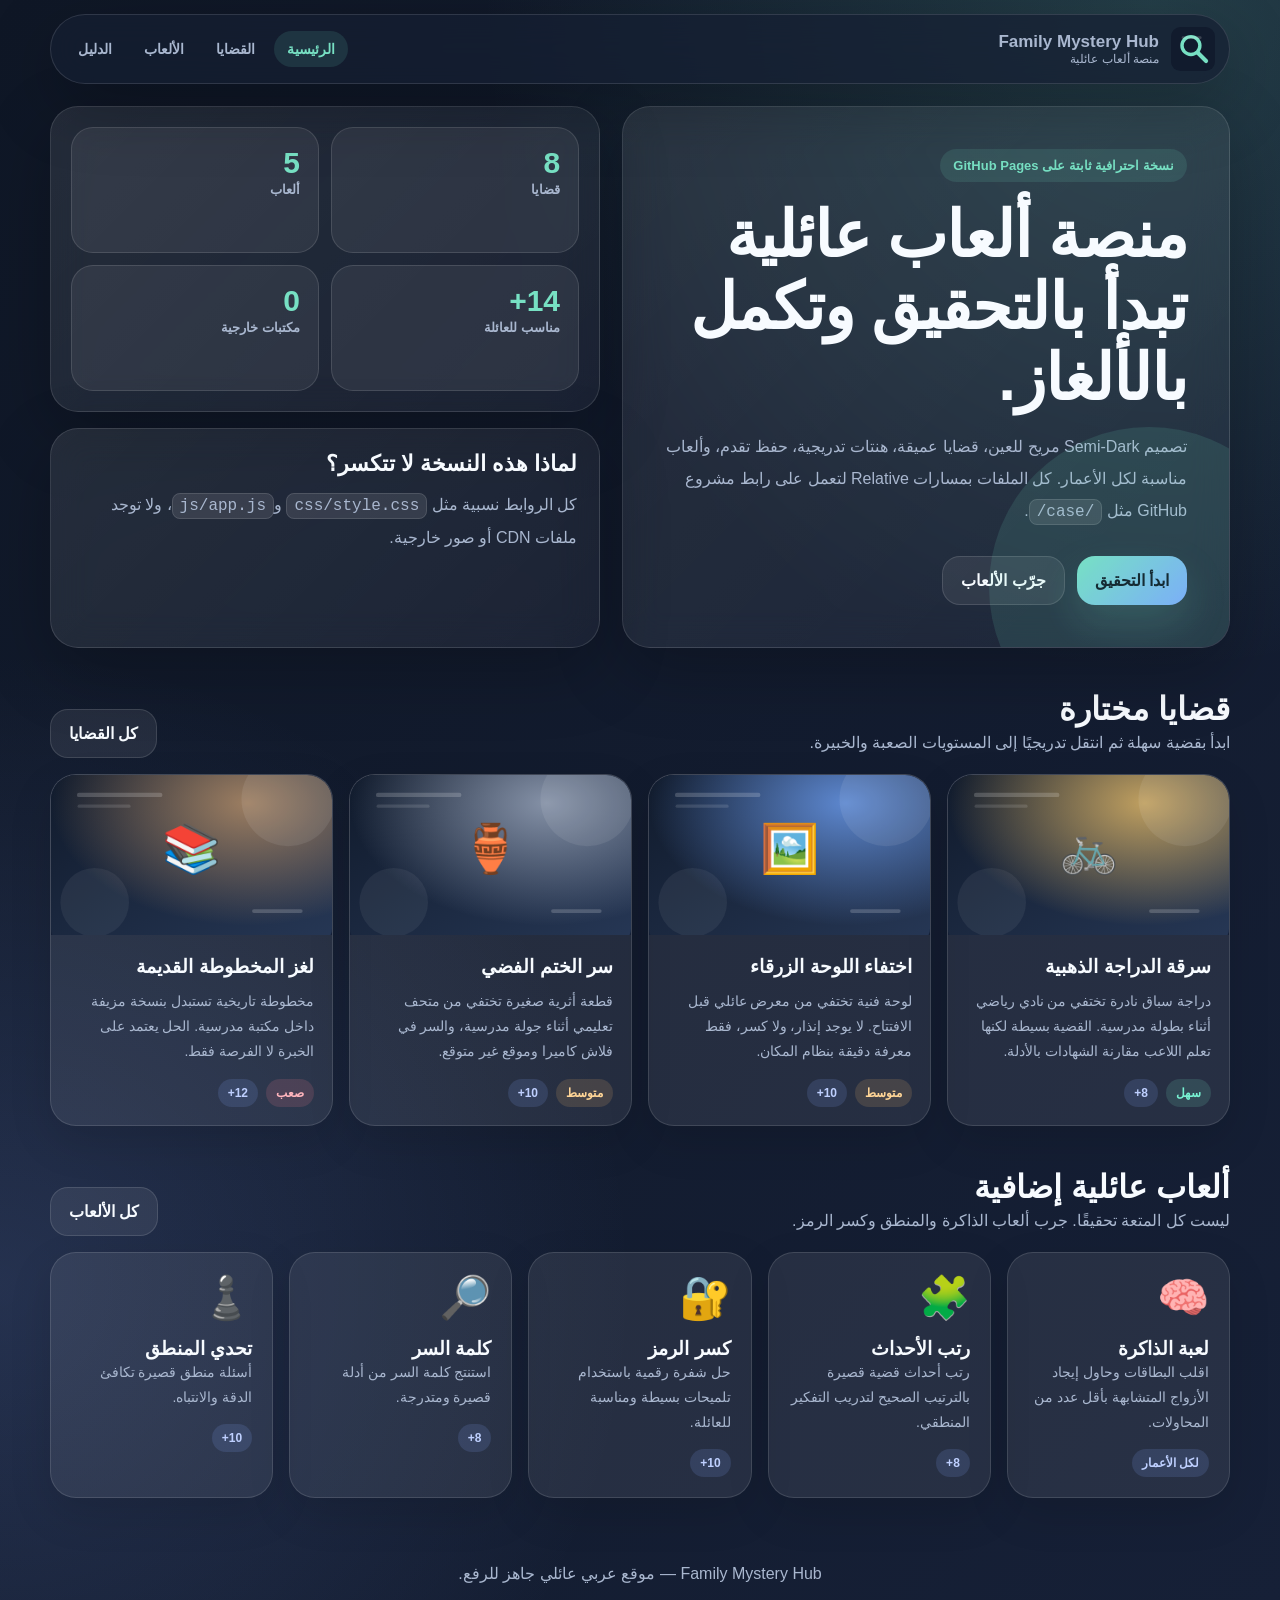
==== commit 2f33c4b8: "Add files via upload" ====
--- a/index.html
+++ b/index.html
@@ -1,27 +1,23 @@
-<!DOCTYPE html><html lang="ar" dir="rtl"><head><meta charset="UTF-8" />
-  <meta name="viewport" content="width=device-width, initial-scale=1.0" />
-  <meta name="theme-color" content="#172033" />
-  <link rel="icon" href="assets/icons/favicon.svg" type="image/svg+xml" />
-  <link rel="stylesheet" href="css/style.css" /><title>Family Mystery Hub | الرئيسية</title></head><body data-page="home">
-<div class="bg-orbs"></div><div class="container"><header class="site-header">
-  <a class="brand" href="index.html"><span class="brand-mark">⌕</span><span><strong>Family Mystery Hub</strong><small>منصة ألعاب عائلية</small></span></a>
-  <nav class="main-nav" aria-label="Main navigation">
-    <a href="index.html" data-page="home">الرئيسية</a>
-    <a href="cases.html" data-page="cases">القضايا</a>
-    <a href="games.html" data-page="games">الألعاب</a>
-    <a href="guide.html" data-page="guide">الدليل</a>
-  </nav>
-  <button class="menu-toggle" id="menuToggle" aria-label="فتح القائمة">☰</button>
-</header>
-<main>
-<section class="hero pro-card">
-  <div class="hero-content"><span class="pill">نسخة احترافية 10/10 • Semi-Dark</span><h1>منصة ألعاب عائلية تبدأ بالتحقيق… وتكمل بالألغاز.</h1><p>موقع عربي كامل جاهز للرفع على GitHub Pages: قضايا عميقة، صور داخلية، هنتات تدريجية، حفظ تقدم، وألعاب عائلية تفاعلية لكل الأعمار.</p><div class="hero-actions"><a class="btn primary" href="cases.html">استعرض القضايا</a><a class="btn ghost" href="games.html">جرّب الألعاب</a></div></div>
-  <div class="hero-panel"><div class="glass-stat"><b id="solvedCount">0</b><span>قضايا محلولة</span></div><div class="glass-stat"><b>8</b><span>قضايا كاملة</span></div><div class="glass-stat"><b>5</b><span>ألعاب عائلية</span></div><div class="glass-stat"><b>0</b><span>مكتبات خارجية</span></div></div>
-</section>
-<section class="section-head"><div><h2>قضايا مختارة</h2><p>ابدأ بقضية سهلة ثم انتقل للمستويات المتقدمة.</p></div><a class="text-link" href="cases.html">كل القضايا ←</a></section><section class="card-grid" id="featuredCases"></section>
-<section class="section-head"><div><h2>ألعاب عائلية إضافية</h2><p>مش كل المتعة تحقيق؛ أضفنا ألعاب ذاكرة ومنطق وترتيب أحداث.</p></div><a class="text-link" href="games.html">افتح الألعاب ←</a></section><section class="game-strip" id="homeGames"></section>
-<section class="quality pro-card"><h2>تحسينات النسخة الاحترافية</h2><div class="feature-grid"><div><b>حفظ تقدم</b><p>يتذكر القضايا المحلولة، الأدلة، والهنتات عبر LocalStorage.</p></div><div><b>منع الحل السريع</b><p>لا يمكن إرسال التقرير قبل جمع الحد الأدنى من الأدلة.</p></div><div><b>صور داخلية</b><p>كل قضية لها غلاف SVG داخلي بدون روابط خارجية.</p></div><div><b>جاهز GitHub</b><p>ملفات منظمة وصفحة 404 وREADME وLICENSE.</p></div></div></section>
-</main><footer class="site-footer">
-  <div><strong>Family Mystery Hub</strong><p>ألغاز وتحقيقات عائلية مناسبة لكل الأعمار.</p></div>
-  <div class="footer-links"><a href="cases.html">ابدأ قضية</a><a href="games.html">الألعاب</a><a href="guide.html">طريقة الرفع</a></div>
-</footer></div><script src="data/cases.js"></script><script src="data/games.js"></script><script src="js/app.js"></script></body></html>+<!DOCTYPE html><html lang="ar" dir="rtl"><head><meta charset="UTF-8">
+  <meta name="viewport" content="width=device-width, initial-scale=1.0">
+  <meta name="description" content="Family Mystery Hub - منصة ألعاب عائلية وتحقيقات عربية.">
+  <style>body{font-family:"Segoe UI",Tahoma,Arial,sans-serif;background:#101827;color:#f7fbff}main{display:block}.container{width:min(1180px,calc(100% - 32px));margin:auto}</style>
+  <link rel="icon" href="assets/favicon.svg" type="image/svg+xml">
+  <link rel="stylesheet" href="css/style.css"><title>Family Mystery Hub | منصة ألعاب عائلية</title></head><body data-page="home">
+<nav class="navbar">
+  <a class="brand" href="index.html"><img src="assets/favicon.svg" alt="logo"><span><b>Family Mystery Hub</b><span>منصة ألعاب عائلية</span></span></a>
+  <button class="mobile-toggle" id="mobileToggle">القائمة</button>
+  <div class="navlinks" id="navlinks">
+    <a data-nav="home" href="index.html">الرئيسية</a>
+    <a data-nav="cases" href="cases.html">القضايا</a>
+    <a data-nav="games" href="games.html">الألعاب</a>
+    <a data-nav="guide" href="guide.html">الدليل</a>
+  </div>
+</nav>
+<main class="container">
+<section class="hero"><div class="hero-card"><span class="eyebrow">نسخة احترافية ثابتة على GitHub Pages</span><h1>منصة ألعاب عائلية تبدأ بالتحقيق وتكمل بالألغاز.</h1><p class="lead">تصميم Semi-Dark مريح للعين، قضايا عميقة، هنتات تدريجية، حفظ تقدم، وألعاب مناسبة لكل الأعمار. كل الملفات بمسارات Relative لتعمل على رابط مشروع GitHub مثل <span class="kbd">/case/</span>.</p><div class="actions"><a class="btn btn-primary" href="cases.html">ابدأ التحقيق</a><a class="btn btn-soft" href="games.html">جرّب الألعاب</a></div></div><aside class="hero-side"><div class="glass stats"><div class="stat"><b>8</b><span>قضايا</span></div><div class="stat"><b>5</b><span>ألعاب</span></div><div class="stat"><b>14+</b><span>مناسب للعائلة</span></div><div class="stat"><b>0</b><span>مكتبات خارجية</span></div></div><div class="glass spotlight"><h3>لماذا هذه النسخة لا تتكسر؟</h3><p class="lead">كل الروابط نسبية مثل <span class="kbd">css/style.css</span> و<span class="kbd">js/app.js</span>، ولا توجد ملفات CDN أو صور خارجية.</p></div></aside></section>
+<div class="section-head"><div><h2>قضايا مختارة</h2><p>ابدأ بقضية سهلة ثم انتقل تدريجيًا إلى المستويات الصعبة والخبيرة.</p></div><a class="btn btn-soft" href="cases.html">كل القضايا</a></div><section class="grid case-grid" id="featuredCases"></section>
+<div class="section-head"><div><h2>ألعاب عائلية إضافية</h2><p>ليست كل المتعة تحقيقًا. جرب ألعاب الذاكرة والمنطق وكسر الرمز.</p></div><a class="btn btn-soft" href="games.html">كل الألعاب</a></div><section class="grid game-grid" id="featuredGames"></section>
+</main><footer class="footer container">Family Mystery Hub — موقع عربي عائلي جاهز للرفع.</footer><div class="toast" id="toast"></div>
+<script src="js/data.js"></script>
+<script src="js/app.js"></script></body></html>
--- a/css/style.css
+++ b/css/style.css
@@ -1,3 +1,7 @@
-:root{--bg:#111827;--bg2:#172033;--panel:rgba(31,42,65,.82);--panel2:rgba(255,255,255,.06);--text:#f5f7fb;--muted:#aab8d3;--line:rgba(255,255,255,.12);--brand:#8ea2ff;--brand2:#55bf9e;--warn:#f6b75d;--danger:#ef7070;--shadow:0 24px 80px rgba(0,0,0,.25);--r:28px}*{box-sizing:border-box}html{scroll-behavior:smooth}body{margin:0;min-height:100vh;background:linear-gradient(135deg,#111827,#1b2740 55%,#182235);color:var(--text);font-family:"Segoe UI",Tahoma,Arial,sans-serif;overflow-x:hidden}body:before{content:"";position:fixed;inset:0;background:radial-gradient(circle at 80% 10%,rgba(142,162,255,.28),transparent 28%),radial-gradient(circle at 10% 90%,rgba(85,191,158,.18),transparent 32%);pointer-events:none}.bg-orbs{position:fixed;inset:0;overflow:hidden;pointer-events:none}.bg-orbs:after{content:"";position:absolute;inset:0;background-image:linear-gradient(rgba(255,255,255,.035) 1px,transparent 1px),linear-gradient(90deg,rgba(255,255,255,.025) 1px,transparent 1px);background-size:42px 42px;mask-image:linear-gradient(to bottom,rgba(0,0,0,.55),transparent 88%)}a{color:inherit;text-decoration:none}.container{position:relative;width:min(1420px,calc(100% - 32px));margin:auto;padding:18px 0 38px}.site-header{position:sticky;top:14px;z-index:50;display:flex;align-items:center;justify-content:space-between;gap:16px;padding:12px 14px;margin-bottom:22px;border:1px solid var(--line);background:rgba(23,32,51,.78);backdrop-filter:blur(18px);border-radius:999px;box-shadow:0 18px 50px rgba(0,0,0,.18)}.brand{display:flex;align-items:center;gap:12px}.brand-mark{display:grid;place-items:center;width:46px;height:46px;border-radius:16px;background:linear-gradient(135deg,var(--brand),var(--brand2));color:#0f172a;font-size:28px;font-weight:900}.brand strong{display:block}.brand small{display:block;color:var(--muted);font-size:12px;margin-top:2px}.main-nav{display:flex;gap:6px}.main-nav a,.menu-toggle{padding:11px 15px;border-radius:999px;color:var(--muted);font-weight:800;transition:.2s}.main-nav a:hover,.main-nav a.active{background:rgba(142,162,255,.14);color:#fff}.menu-toggle{display:none;border:0;background:rgba(255,255,255,.06);color:#fff;font-size:19px}.pro-card{border:1px solid var(--line);background:linear-gradient(180deg,rgba(255,255,255,.075),rgba(255,255,255,.045));box-shadow:var(--shadow);backdrop-filter:blur(18px);border-radius:var(--r)}.hero{display:grid;grid-template-columns:1.1fr .9fr;gap:24px;padding:42px;min-height:470px;align-items:center;overflow:hidden}.pill{display:inline-flex;padding:9px 13px;margin-bottom:16px;border-radius:999px;background:rgba(142,162,255,.13);color:#dbe3ff;font-weight:900;font-size:13px;border:1px solid rgba(142,162,255,.18)}h1,h2,h3{margin:0 0 12px}.hero h1{font-size:clamp(34px,5vw,64px);line-height:1.12;letter-spacing:-1px}.hero p,.muted{color:var(--muted);line-height:2;font-size:15px}.hero-actions,.modal-actions{display:flex;gap:12px;flex-wrap:wrap;margin-top:24px}.btn{border:0;border-radius:17px;padding:13px 18px;font-weight:900;cursor:pointer;transition:.2s;display:inline-flex;align-items:center;justify-content:center}.btn:hover{transform:translateY(-2px);filter:brightness(1.05)}.btn.primary{color:#101827;background:linear-gradient(135deg,#9fb0ff,#6ee2bd);box-shadow:0 18px 40px rgba(85,191,158,.18)}.btn.ghost{color:#fff;background:rgba(255,255,255,.08);border:1px solid var(--line)}.btn.full{width:100%}.hero-panel{display:grid;grid-template-columns:repeat(2,1fr);gap:14px}.glass-stat{padding:22px;border:1px solid var(--line);border-radius:24px;background:rgba(255,255,255,.07)}.glass-stat b{display:block;font-size:40px;color:#fff}.glass-stat span{color:var(--muted);font-weight:800}.section-head{display:flex;justify-content:space-between;align-items:end;gap:16px;margin:32px 0 16px}.section-head h2{font-size:32px}.text-link{color:#a9b8ff;font-weight:900}.card-grid{display:grid;grid-template-columns:repeat(4,minmax(0,1fr));gap:16px}.case-card{overflow:hidden;transition:.25s}.case-card:hover{transform:translateY(-6px)}.case-card img{width:100%;height:150px;object-fit:cover;display:block}.case-card-content{padding:18px}.case-card h3{font-size:20px;line-height:1.45}.case-card p{color:var(--muted);line-height:1.8;font-size:14px}.tags{display:flex;gap:8px;flex-wrap:wrap;margin-top:14px}.tag{border-radius:999px;padding:7px 10px;font-size:12px;font-weight:900;background:rgba(255,255,255,.08);color:#dce6ff;border:1px solid var(--line)}.tag.level-1{background:rgba(85,191,158,.16);color:#9ff1d8}.tag.level-2{background:rgba(142,162,255,.15);color:#dce3ff}.tag.level-3{background:rgba(246,183,93,.16);color:#ffe0ac}.tag.level-4,.tag.level-5,.tag.level-6{background:rgba(239,112,112,.16);color:#ffc0c0}.game-strip{display:grid;grid-template-columns:repeat(5,1fr);gap:12px}.mini-game-card{padding:18px;min-height:130px}.mini-game-card b{font-size:18px}.mini-game-card span{display:block;font-size:34px;margin-bottom:12px}.quality{padding:28px;margin-top:24px}.feature-grid,.guide-grid{display:grid;grid-template-columns:repeat(4,1fr);gap:14px;margin-top:18px}.feature-grid div,.guide-card{padding:20px;border-radius:22px;background:rgba(255,255,255,.055);border:1px solid var(--line)}.feature-grid p,.guide-card li,.guide-card p{color:var(--muted);line-height:1.9}.page-title{padding:34px;margin-bottom:18px}.page-title h1{font-size:44px}.filters{display:flex;gap:10px;flex-wrap:wrap;margin-top:20px}.filter{border:1px solid var(--line);background:rgba(255,255,255,.06);color:var(--muted);border-radius:999px;padding:10px 14px;font-weight:900;cursor:pointer}.filter.active,.filter:hover{background:rgba(142,162,255,.18);color:#fff}.case-layout{display:grid;grid-template-columns:290px 1fr 340px;gap:18px;align-items:start}.case-sidebar,.case-main,.evidence-panel{padding:20px;position:sticky;top:98px}.case-main{position:static}.case-cover{width:100%;border-radius:22px;margin:12px 0;box-shadow:0 16px 40px rgba(0,0,0,.2)}.back-link{color:#a9b8ff;font-weight:900}.progress-line{height:10px;background:rgba(255,255,255,.08);border-radius:999px;margin:16px 0;overflow:hidden}.progress-line span{display:block;height:100%;width:0;background:linear-gradient(90deg,var(--brand),var(--brand2));transition:.3s}.small-note{font-size:13px;color:var(--muted);line-height:1.7}.side-actions{display:grid;gap:10px;margin-top:18px}.case-top{display:flex;justify-content:space-between;gap:14px}.case-top h1{font-size:42px}.tabs{display:flex;gap:8px;flex-wrap:wrap;margin:18px 0}.tab{border:0;border-radius:999px;background:rgba(255,255,255,.07);border:1px solid var(--line);color:var(--muted);font-weight:900;padding:10px 14px;cursor:pointer}.tab.active,.tab:hover{background:rgba(142,162,255,.19);color:#fff}.case-content{background:rgba(255,255,255,.045);border:1px solid var(--line);border-radius:24px;padding:24px}.case-content p,.case-content li{line-height:2;color:#d7e0f4}.info-grid{display:grid;grid-template-columns:repeat(2,1fr);gap:12px;margin-top:14px}.info-tile{background:rgba(255,255,255,.06);border:1px solid var(--line);border-radius:18px;padding:15px}.info-tile b{display:block;color:#dce3ff;margin-bottom:8px}.evidence-board{min-height:160px;margin:16px 0}.evidence-note{padding:13px;margin-bottom:10px;background:rgba(142,162,255,.1);border:1px dashed rgba(142,162,255,.35);border-radius:17px;color:#dce5ff;line-height:1.7;font-size:14px}.report-box{border-top:1px solid var(--line);padding-top:18px}select,textarea{width:100%;border-radius:17px;border:1px solid var(--line);background:rgba(9,14,25,.42);color:#fff;padding:13px;margin-bottom:10px;outline:none}textarea{min-height:100px;resize:vertical;line-height:1.8}.result-box{display:none;margin-top:12px;padding:14px;border-radius:17px;line-height:1.8}.result-box.good{display:block;background:rgba(85,191,158,.14);border:1px solid rgba(85,191,158,.28);color:#b5f7e1}.result-box.bad{display:block;background:rgba(239,112,112,.14);border:1px solid rgba(239,112,112,.28);color:#ffd0d0}.modal{position:fixed;inset:0;display:none;place-items:center;padding:20px;background:rgba(0,0,0,.45);backdrop-filter:blur(8px);z-index:100}.modal.show{display:grid}.modal-card{width:min(620px,100%);padding:26px;border-radius:28px;background:#172033;border:1px solid var(--line);box-shadow:var(--shadow)}.games-layout{display:grid;grid-template-columns:290px 1fr;gap:18px}.game-menu,.game-stage{padding:18px}.game-choice{width:100%;text-align:right;border:1px solid var(--line);background:rgba(255,255,255,.06);color:#fff;border-radius:20px;padding:15px;margin-bottom:10px;cursor:pointer}.game-choice.active,.game-choice:hover{background:rgba(142,162,255,.16)}.game-choice b{display:block}.game-choice small{color:var(--muted)}.memory-grid{display:grid;grid-template-columns:repeat(4,90px);gap:12px;margin-top:20px}.memory-card{height:90px;border:1px solid var(--line);background:rgba(255,255,255,.08);border-radius:20px;font-size:34px;cursor:pointer}.puzzle-list{display:grid;gap:10px;margin:16px 0}.puzzle-item{padding:14px;border-radius:17px;background:rgba(255,255,255,.07);border:1px solid var(--line);cursor:pointer}.puzzle-item.selected{outline:2px solid var(--brand)}.input-row{display:flex;gap:10px;flex-wrap:wrap;margin:16px 0}.input-row input{flex:1;min-width:220px;border-radius:17px;border:1px solid var(--line);background:rgba(9,14,25,.42);color:#fff;padding:13px}.site-footer{display:flex;justify-content:space-between;gap:16px;margin-top:28px;padding:24px;border-top:1px solid var(--line);color:var(--muted)}.footer-links{display:flex;gap:14px;flex-wrap:wrap}.guide-grid{grid-template-columns:repeat(3,1fr)}ol,ul{padding-right:22px}@media(max-width:1200px){.card-grid{grid-template-columns:repeat(2,1fr)}.game-strip{grid-template-columns:repeat(2,1fr)}.case-layout,.games-layout{grid-template-columns:1fr}.case-sidebar,.evidence-panel{position:static}.feature-grid{grid-template-columns:repeat(2,1fr)}}@media(max-width:760px){.container{width:min(100% - 20px,1420px)}.site-header{border-radius:24px;align-items:flex-start}.main-nav{display:none;position:absolute;top:76px;left:0;right:0;flex-direction:column;background:#172033;border:1px solid var(--line);border-radius:24px;padding:12px}.main-nav.open{display:flex}.menu-toggle{display:block}.hero{grid-template-columns:1fr;padding:24px}.hero-panel,.card-grid,.game-strip,.feature-grid,.guide-grid,.info-grid{grid-template-columns:1fr}.memory-grid{grid-template-columns:repeat(3,80px)}.memory-card{height:80px}.section-head,.site-footer{flex-direction:column;align-items:flex-start}.case-top h1{font-size:32px}}
 
-.toast{position:fixed;bottom:18px;right:50%;transform:translateX(50%) translateY(20px);opacity:0;background:#fff;color:#172033;border-radius:999px;padding:12px 18px;box-shadow:0 20px 50px rgba(0,0,0,.25);z-index:200;font-weight:900;transition:.25s}.toast.show{opacity:1;transform:translateX(50%) translateY(0)}
+:root{
+  --bg:#0f1726;--bg2:#162037;--panel:#1b2740;--panel2:#22304d;--card:#f7f8fc;--card2:#eef3fb;--text:#f7fbff;--ink:#152136;--muted:#a9b7cf;--muted2:#607089;--line:rgba(255,255,255,.12);--line2:#dbe4f2;--primary:#77e0c3;--blue:#88a8ff;--orange:#f4bc6d;--red:#ff7d8c;--shadow:0 22px 70px rgba(0,0,0,.24);--radius:28px;--radius2:20px;--container:1180px
+}
+*{box-sizing:border-box;margin:0;padding:0}html{scroll-behavior:smooth}body{min-height:100vh;font-family:"Segoe UI",Tahoma,Arial,sans-serif;color:var(--text);background:radial-gradient(circle at 90% 0,rgba(119,224,195,.18),transparent 34%),radial-gradient(circle at 0 80%,rgba(136,168,255,.16),transparent 35%),linear-gradient(135deg,var(--bg),var(--bg2));overflow-x:hidden}body.light-page{background:linear-gradient(135deg,#eef4ff,#f7fbff);color:var(--ink)}a{text-decoration:none;color:inherit}button,input,select,textarea{font-family:inherit}.container{width:min(var(--container),calc(100% - 32px));margin:auto}.navbar{position:sticky;top:14px;z-index:30;margin:14px auto 22px;width:min(var(--container),calc(100% - 32px));display:flex;align-items:center;justify-content:space-between;gap:16px;padding:12px 14px;border:1px solid var(--line);background:rgba(21,31,51,.72);backdrop-filter:blur(18px);border-radius:999px;box-shadow:var(--shadow)}body.light-page .navbar{background:rgba(255,255,255,.78);border-color:rgba(120,140,180,.2)}.brand{display:flex;align-items:center;gap:12px}.brand img{width:44px;height:44px}.brand b{display:block;font-size:17px}.brand span{display:block;color:var(--muted);font-size:12px}.navlinks{display:flex;align-items:center;gap:6px;flex-wrap:wrap}.navlinks a{padding:10px 13px;border-radius:999px;color:var(--muted);font-weight:800;font-size:14px}.navlinks a:hover,.navlinks a.active{background:rgba(119,224,195,.12);color:var(--primary)}.mobile-toggle{display:none;border:0;background:rgba(255,255,255,.09);color:var(--text);padding:10px 12px;border-radius:14px}.hero{display:grid;grid-template-columns:1.05fr .95fr;gap:22px;align-items:stretch}.hero-card,.glass,.panel{background:linear-gradient(135deg,rgba(255,255,255,.09),rgba(255,255,255,.045));border:1px solid var(--line);border-radius:var(--radius);box-shadow:var(--shadow);backdrop-filter:blur(18px)}.hero-card{padding:42px;position:relative;overflow:hidden}.hero-card:before{content:"";position:absolute;inset:auto -80px -100px auto;width:320px;height:320px;border-radius:50%;background:rgba(119,224,195,.12)}.eyebrow{display:inline-flex;gap:8px;align-items:center;padding:9px 13px;border-radius:999px;background:rgba(119,224,195,.12);color:var(--primary);font-weight:900;font-size:13px;margin-bottom:18px}.hero h1{font-size:clamp(34px,6vw,64px);line-height:1.12;margin-bottom:16px;letter-spacing:-1px}.lead{color:var(--muted);line-height:2;font-size:16px;max-width:760px}.actions{display:flex;gap:12px;flex-wrap:wrap;margin-top:28px}.btn{border:0;cursor:pointer;border-radius:18px;padding:14px 18px;font-weight:900;transition:.2s ease;display:inline-flex;align-items:center;justify-content:center;gap:8px}.btn:hover{transform:translateY(-2px);filter:brightness(1.04)}.btn-primary{background:linear-gradient(135deg,var(--primary),#7ca7ff);color:#08111f;box-shadow:0 18px 42px rgba(119,224,195,.18)}.btn-soft{background:rgba(255,255,255,.08);color:var(--text);border:1px solid var(--line)}.btn-light{background:#fff;color:var(--ink);border:1px solid var(--line2)}.hero-side{display:grid;gap:16px}.stats{display:grid;grid-template-columns:repeat(2,1fr);gap:12px;padding:20px}.stat{background:rgba(255,255,255,.07);border:1px solid var(--line);border-radius:22px;padding:18px}.stat b{font-size:30px;color:var(--primary);display:block}.stat span{color:var(--muted);font-weight:800;font-size:13px}.spotlight{padding:22px}.spotlight h3{font-size:22px;margin-bottom:12px}.section-head{display:flex;align-items:end;justify-content:space-between;gap:16px;margin:42px 0 16px}.section-head h2{font-size:32px}.section-head p{color:var(--muted);line-height:1.9;max-width:620px}.grid{display:grid;gap:16px}.case-grid{grid-template-columns:repeat(4,minmax(0,1fr))}.game-grid{grid-template-columns:repeat(5,minmax(0,1fr))}.case-card,.game-card,.info-card{background:rgba(255,255,255,.08);border:1px solid var(--line);border-radius:26px;overflow:hidden;transition:.22s ease;box-shadow:0 16px 44px rgba(0,0,0,.12)}body.light-page .case-card,body.light-page .game-card,body.light-page .info-card{background:#fff;border-color:var(--line2);box-shadow:0 14px 44px rgba(67,88,124,.09)}.case-card:hover,.game-card:hover{transform:translateY(-6px);border-color:rgba(119,224,195,.36)}.case-cover{height:160px;background:#152037;position:relative;overflow:hidden}.case-cover img{width:100%;height:100%;object-fit:cover;display:block}.case-content{padding:18px}.case-content h3{font-size:19px;line-height:1.45;margin-bottom:8px}.case-content p,.info-card p,.game-card p{color:var(--muted);line-height:1.8;font-size:14px}.tags{display:flex;gap:8px;flex-wrap:wrap;margin-top:14px}.tag{display:inline-flex;align-items:center;gap:6px;border-radius:999px;padding:7px 10px;font-weight:900;font-size:12px}.tag.easy{background:rgba(119,224,195,.15);color:#78f2d2}.tag.medium{background:rgba(244,188,109,.15);color:#ffd596}.tag.hard{background:rgba(255,125,140,.15);color:#ffb5bd}.tag.expert{background:rgba(212,148,255,.15);color:#e3bcff}.tag.family{background:rgba(136,168,255,.15);color:#bfd0ff}body.light-page .tag.easy{color:#237d69}body.light-page .tag.medium{color:#a86d15}body.light-page .tag.hard{color:#a24c58}body.light-page .tag.expert{color:#7a4bb0}body.light-page .tag.family{color:#526bd2}.page-title{padding:38px;border-radius:var(--radius);background:linear-gradient(135deg,rgba(255,255,255,.09),rgba(255,255,255,.045));border:1px solid var(--line);margin-bottom:20px}.page-title h1{font-size:42px;margin-bottom:10px}.filters{display:flex;gap:10px;flex-wrap:wrap;margin:18px 0}.filter{border:1px solid var(--line);background:rgba(255,255,255,.07);color:var(--text);border-radius:999px;padding:10px 14px;font-weight:900;cursor:pointer}.filter.active,.filter:hover{background:var(--primary);color:#08111f}.case-layout{display:grid;grid-template-columns:300px 1fr 330px;gap:18px;align-items:start}.case-nav,.case-reader,.solve-panel{background:rgba(255,255,255,.08);border:1px solid var(--line);border-radius:var(--radius);box-shadow:var(--shadow)}.case-nav{padding:14px;position:sticky;top:94px}.case-nav a{display:block;padding:14px;border-radius:18px;color:var(--muted);font-weight:900;margin-bottom:8px}.case-nav a.active,.case-nav a:hover{background:rgba(119,224,195,.12);color:var(--primary)}.case-reader{padding:24px}.case-hero{display:grid;grid-template-columns:1fr 260px;gap:18px;margin-bottom:18px}.case-hero img{width:100%;height:190px;object-fit:cover;border-radius:22px;border:1px solid var(--line)}.case-hero h1{font-size:36px;line-height:1.3;margin:10px 0}.tabs{display:flex;gap:8px;flex-wrap:wrap;margin:18px 0}.tab{border:1px solid var(--line);background:rgba(255,255,255,.07);color:var(--muted);border-radius:999px;padding:10px 13px;cursor:pointer;font-weight:900}.tab.active,.tab:hover{background:var(--primary);color:#08111f}.reader-section{background:rgba(255,255,255,.055);border:1px solid var(--line);border-radius:24px;padding:22px;margin-bottom:16px}.reader-section h2{font-size:25px;margin-bottom:14px;color:var(--primary)}.reader-section p,.reader-section li{color:var(--muted);line-height:2;margin-bottom:10px}.reader-section ul{padding-right:24px}.evidence-grid{display:grid;grid-template-columns:repeat(2,minmax(0,1fr));gap:12px;margin-top:14px}.evidence-card{background:rgba(255,255,255,.07);border:1px solid var(--line);border-radius:20px;padding:15px}.evidence-card b{display:block;color:var(--text);margin-bottom:8px}.evidence-card span{color:var(--muted);line-height:1.8;font-size:14px}.quote{border:1px solid rgba(119,224,195,.22);background:rgba(119,224,195,.09);border-radius:20px;padding:16px;color:#dffdf4;line-height:1.9;margin:16px 0}.solve-panel{padding:18px;position:sticky;top:94px}.solve-panel h3{font-size:21px;margin-bottom:10px}.board{min-height:120px;margin:14px 0}.note{border:1px dashed rgba(119,224,195,.3);background:rgba(119,224,195,.08);color:#d7fff4;border-radius:18px;padding:13px;line-height:1.8;margin-bottom:10px;font-size:14px}.input,select,textarea{width:100%;border:1px solid var(--line);background:rgba(255,255,255,.08);color:var(--text);border-radius:16px;padding:13px;margin:8px 0 10px;outline:none}select option{color:#111}textarea{min-height:95px;resize:vertical;line-height:1.8}.result{display:none;border-radius:18px;padding:14px;line-height:1.9;margin-top:12px}.result.good{display:block;background:rgba(119,224,195,.13);border:1px solid rgba(119,224,195,.3);color:#dcfff5}.result.bad{display:block;background:rgba(255,125,140,.12);border:1px solid rgba(255,125,140,.28);color:#ffd7dc}.hint-box{display:none}.hint-box.show{display:block}.game-card{padding:20px;min-height:210px}.game-icon{font-size:42px;margin-bottom:16px}.game-area{margin-top:20px;background:rgba(255,255,255,.08);border:1px solid var(--line);border-radius:26px;padding:22px}.memory-grid{display:grid;grid-template-columns:repeat(4,80px);gap:10px;margin:16px 0}.mem-card{height:80px;border:1px solid var(--line);background:rgba(255,255,255,.1);border-radius:18px;display:grid;place-items:center;font-size:30px;cursor:pointer}.mem-card.open{background:var(--primary);color:#08111f}.sortable-list{display:grid;gap:10px;margin:16px 0}.sort-item{border:1px solid var(--line);background:rgba(255,255,255,.08);padding:13px;border-radius:16px;cursor:pointer}.sort-item.selected{background:rgba(119,224,195,.14);border-color:rgba(119,224,195,.35)}.footer{margin-top:42px;padding:24px 0;color:var(--muted);text-align:center}.toast{position:fixed;bottom:20px;right:50%;transform:translateX(50%) translateY(24px);opacity:0;background:#fff;color:var(--ink);border-radius:999px;padding:12px 18px;box-shadow:var(--shadow);z-index:80;font-weight:900;transition:.25s}.toast.show{opacity:1;transform:translateX(50%) translateY(0)}.critical-note{display:none}body.no-css .critical-note{display:block}.kbd{font-family:Consolas,monospace;background:rgba(255,255,255,.1);border:1px solid var(--line);padding:3px 7px;border-radius:8px}.progress-row{display:flex;gap:10px;flex-wrap:wrap;margin-top:12px}.progress-pill{background:rgba(255,255,255,.08);border:1px solid var(--line);border-radius:999px;padding:9px 12px;color:var(--muted);font-weight:800;font-size:13px}body.light-page .lead,body.light-page .section-head p,body.light-page .case-content p,body.light-page .game-card p,body.light-page .info-card p,body.light-page .reader-section p,body.light-page .reader-section li,body.light-page .evidence-card span{color:var(--muted2)}body.light-page .page-title,body.light-page .hero-card,body.light-page .glass,body.light-page .panel,body.light-page .case-nav,body.light-page .case-reader,body.light-page .solve-panel,body.light-page .reader-section,body.light-page .evidence-card,body.light-page .game-area{background:#fff;border-color:var(--line2);box-shadow:0 14px 44px rgba(67,88,124,.08)}body.light-page .filter,body.light-page .tab,body.light-page .input,body.light-page select,body.light-page textarea{background:#f7f9fe;border-color:var(--line2);color:var(--ink)}body.light-page .note{color:#226e5d}body.light-page .quote{color:#245c50}body.light-page .evidence-card b{color:var(--ink)}
+@media(max-width:1100px){.hero,.case-layout,.case-hero{grid-template-columns:1fr}.case-grid{grid-template-columns:repeat(2,1fr)}.game-grid{grid-template-columns:repeat(2,1fr)}.case-nav,.solve-panel{position:static}.navbar{border-radius:26px;align-items:flex-start}.mobile-toggle{display:block}.navlinks{display:none;width:100%}.navlinks.open{display:flex}.brand{flex:1}}
+@media(max-width:680px){.case-grid,.game-grid,.evidence-grid,.stats{grid-template-columns:1fr}.hero-card{padding:26px}.page-title h1{font-size:32px}.memory-grid{grid-template-columns:repeat(4,1fr)}.mem-card{height:64px}.navbar{top:8px}.brand b{font-size:15px}.brand span{font-size:11px}}
